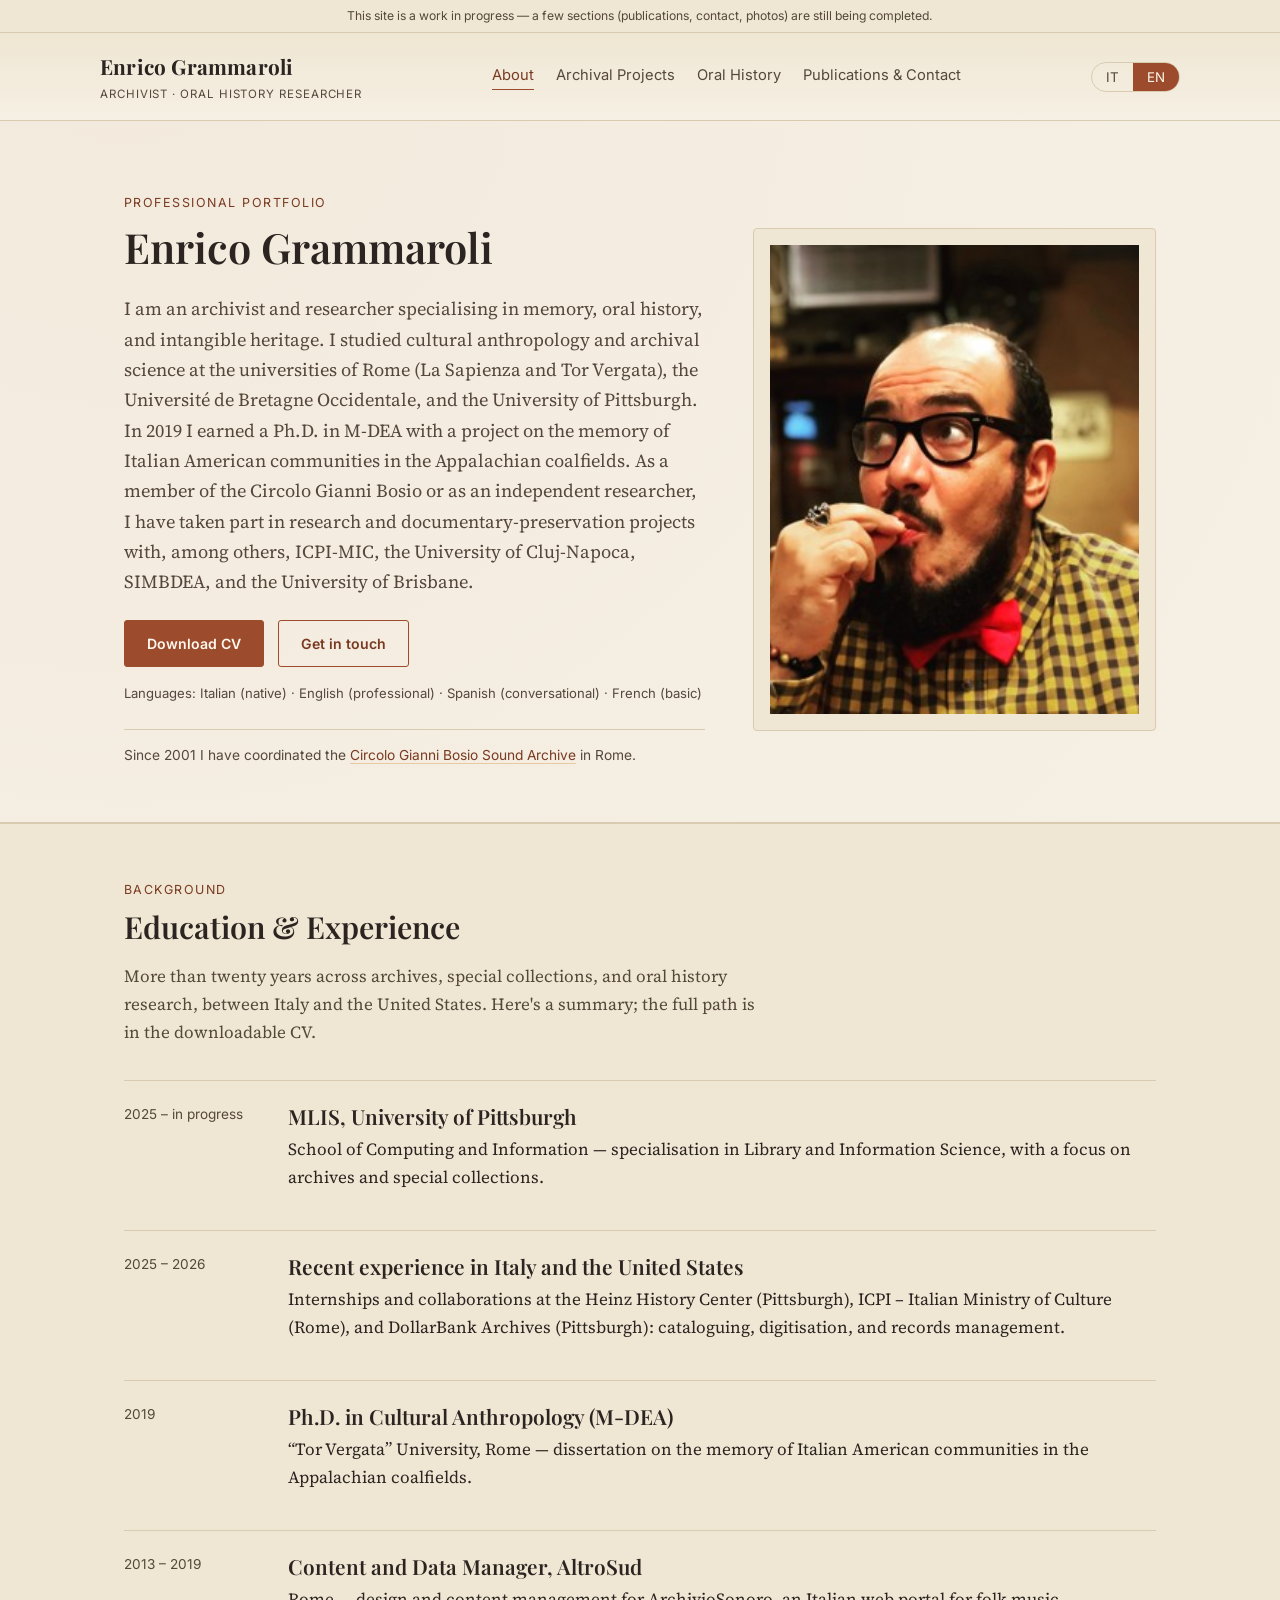
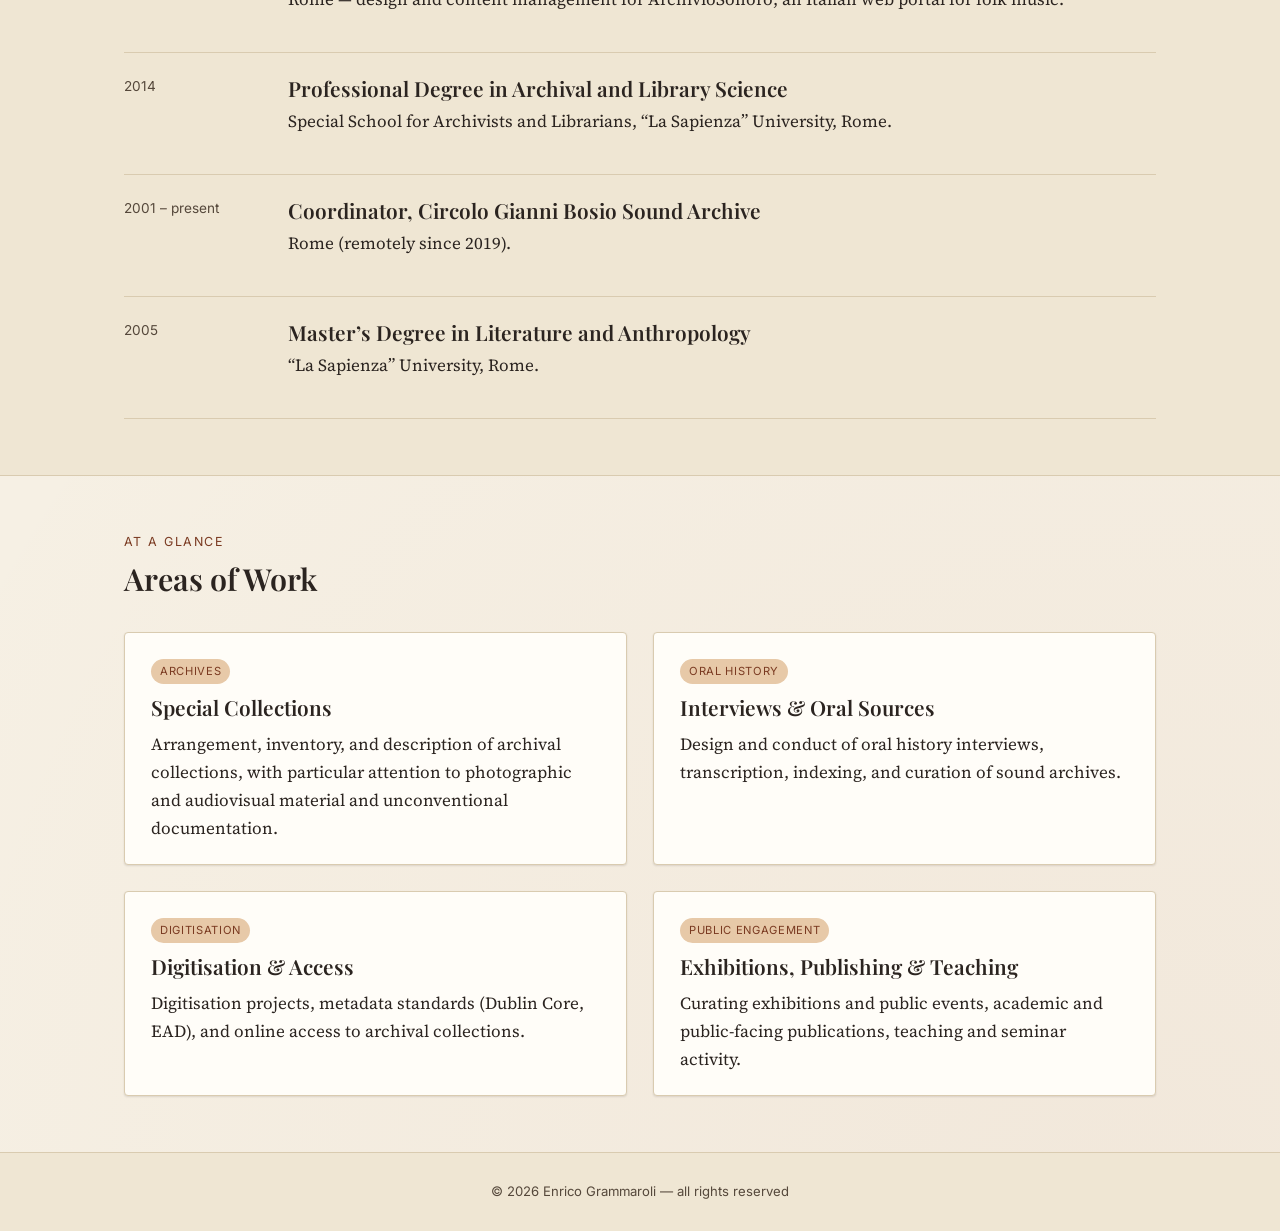
==== index.html @ 0afbafc9 "First versione of the site" ====
<!DOCTYPE html>
<html lang="en">
<head>
<meta charset="UTF-8">
<meta name="viewport" content="width=device-width, initial-scale=1.0">
<title>Enrico Grammaroli — Archivist &amp; Oral History Researcher</title>
<meta name="description" content="Enrico Grammaroli, archivist specialising in special collections and oral history research.">
<link rel="preconnect" href="https://fonts.googleapis.com">
<link href="https://fonts.googleapis.com/css2?family=Playfair+Display:wght@600;700&family=Source+Serif+4:opsz,wght@8..60,400;8..60,600&family=Inter:wght@400;500;600&display=swap" rel="stylesheet">
<link rel="stylesheet" href="assets/css/style.css?v=2">
</head>
<body>

<div class="build-note" data-it="Questo sito &egrave; in fase di aggiornamento &mdash; alcune sezioni (pubblicazioni, contatti, foto) sono ancora in completamento." data-en="This site is a work in progress &mdash; a few sections (publications, contact, photos) are still being completed.">This site is a work in progress &mdash; a few sections (publications, contact, photos) are still being completed.</div>

<header class="site-header">
  <div class="wrap nav-row">
    <a href="index.html" class="brand">Enrico Grammaroli
      <small data-it="Archivista &middot; Ricercatore di storia orale" data-en="Archivist &middot; Oral History Researcher">Archivist &middot; Oral History Researcher</small>
    </a>
    <nav class="main-nav">
      <a href="index.html" class="active" data-it="Chi sono" data-en="About">About</a>
      <a href="progetti-archivistici.html" data-it="Progetti archivistici" data-en="Archival Projects">Archival Projects</a>
      <a href="storia-orale.html" data-it="Storia orale" data-en="Oral History">Oral History</a>
      <a href="pubblicazioni.html" data-it="Pubblicazioni &amp; contatti" data-en="Publications &amp; Contact">Publications &amp; Contact</a>
    </nav>
    <div class="lang-toggle">
      <button data-lang="it">IT</button>
      <button data-lang="en" class="active">EN</button>
    </div>
  </div>
</header>

<section class="hero">
  <div class="wrap hero-grid">
    <div>
      <span class="eyebrow" data-it="Portfolio professionale" data-en="Professional Portfolio">Professional Portfolio</span>
      <h1 data-it="Enrico Grammaroli" data-en="Enrico Grammaroli">Enrico Grammaroli</h1>
      <p class="lede" data-it="Sono un archivista e ricercatore su temi di memoria, storia orale e patrimonio immateriale. Ho studiato antropologia culturale e archivistica alle universit&agrave; di Roma (La Sapienza e Tor Vergata), all&rsquo;Universit&agrave; della Bretagna Occidentale e all&rsquo;Universit&agrave; di Pittsburgh. Nel 2019 ho conseguito un dottorato di ricerca in ambito M-DEA con un progetto sulla memoria delle comunit&agrave; italoamericane nel bacino carbonifero appalachiano. Come membro del Circolo Gianni Bosio o come ricercatore indipendente, ho partecipato a progetti di ricerca e salvaguardia documentale con, tra gli altri, ICPI-MIC, l&rsquo;Universit&agrave; di Cluj-Napoca, SIMBDEA e l&rsquo;Universit&agrave; di Brisbane."
         data-en="I am an archivist and researcher specialising in memory, oral history, and intangible heritage. I studied cultural anthropology and archival science at the universities of Rome (La Sapienza and Tor Vergata), the Universit&eacute; de Bretagne Occidentale, and the University of Pittsburgh. In 2019 I earned a Ph.D. in M-DEA with a project on the memory of Italian American communities in the Appalachian coalfields. As a member of the Circolo Gianni Bosio or as an independent researcher, I have taken part in research and documentary-preservation projects with, among others, ICPI-MIC, the University of Cluj-Napoca, SIMBDEA, and the University of Brisbane.">I am an archivist and researcher specialising in memory, oral history, and intangible heritage. I studied cultural anthropology and archival science at the universities of Rome (La Sapienza and Tor Vergata), the Universit&eacute; de Bretagne Occidentale, and the University of Pittsburgh. In 2019 I earned a Ph.D. in M-DEA with a project on the memory of Italian American communities in the Appalachian coalfields. As a member of the Circolo Gianni Bosio or as an independent researcher, I have taken part in research and documentary-preservation projects with, among others, ICPI-MIC, the University of Cluj-Napoca, SIMBDEA, and the University of Brisbane.</p>
      <div class="hero-cta">
        <a href="pubblicazioni.html#cv" class="btn primary" data-it="Scarica il CV" data-en="Download CV">Download CV</a>
        <a href="pubblicazioni.html#contatti" class="btn" data-it="Contattami" data-en="Get in touch">Get in touch</a>
      </div>
      <p style="margin-top:16px; font-family: var(--font-sans); font-size: 0.82rem; color: var(--ink-soft);"
         data-it="Lingue: italiano (madrelingua) &middot; inglese (professionale) &middot; spagnolo (conversazionale) &middot; francese (base)"
         data-en="Languages: Italian (native) &middot; English (professional) &middot; Spanish (conversational) &middot; French (basic)">Languages: Italian (native) &middot; English (professional) &middot; Spanish (conversational) &middot; French (basic)</p>

      <p class="affiliation" data-it="Dal 2001 coordino l&rsquo;<a href=&quot;https://www.circologiannibosio.it&quot; target=&quot;_blank&quot; rel=&quot;noopener&quot;>Archivio Sonoro del Circolo Gianni Bosio</a>, a Roma."
         data-en="Since 2001 I have coordinated the <a href=&quot;https://www.circologiannibosio.it&quot; target=&quot;_blank&quot; rel=&quot;noopener&quot;>Circolo Gianni Bosio Sound Archive</a> in Rome.">Since 2001 I have coordinated the <a href="https://www.circologiannibosio.it" target="_blank" rel="noopener">Circolo Gianni Bosio Sound Archive</a> in Rome.</p>
    </div>

    <div class="hero-portrait"><img src="assets/img/profile/enrico-grammaroli.jpg" alt="Enrico Grammaroli"></div>
  </div>
</section>

<section class="alt">
  <div class="wrap">
    <div class="section-head">
      <span class="eyebrow" data-it="Percorso" data-en="Background">Background</span>
      <h2 data-it="Formazione ed esperienza" data-en="Education &amp; Experience">Education &amp; Experience</h2>
      <p data-it="Oltre vent&rsquo;anni tra archivi, fondi speciali e ricerca di storia orale, tra Italia e Stati Uniti. Qui una sintesi; il percorso completo &egrave; nel CV scaricabile."
         data-en="More than twenty years across archives, special collections, and oral history research, between Italy and the United States. Here's a summary; the full path is in the downloadable CV.">More than twenty years across archives, special collections, and oral history research, between Italy and the United States. Here's a summary; the full path is in the downloadable CV.</p>
    </div>

    <div class="list-block">
      <div class="list-item">
        <div class="when" data-it="2025 &ndash; in corso" data-en="2025 &ndash; in progress">2025 &ndash; in progress</div>
        <div>
          <h3 data-it="MLIS, University of Pittsburgh" data-en="MLIS, University of Pittsburgh">MLIS, University of Pittsburgh</h3>
          <p data-it="School of Computing and Information &mdash; specializzazione in Library and Information Science, con focus su archivi e special collections."
             data-en="School of Computing and Information &mdash; specialisation in Library and Information Science, with a focus on archives and special collections.">School of Computing and Information &mdash; specialisation in Library and Information Science, with a focus on archives and special collections.</p>
        </div>
      </div>
      <div class="list-item">
        <div class="when" data-it="2025 &ndash; 2026" data-en="2025 &ndash; 2026">2025 &ndash; 2026</div>
        <div>
          <h3 data-it="Esperienze recenti tra Italia e Stati Uniti" data-en="Recent experience in Italy and the United States">Recent experience in Italy and the United States</h3>
          <p data-it="Tirocini e collaborazioni presso il Heinz History Center (Pittsburgh), l&rsquo;ICPI &ndash; Ministero della Cultura (Roma) e DollarBank Archives (Pittsburgh): catalogazione, digitalizzazione e gestione documentale."
             data-en="Internships and collaborations at the Heinz History Center (Pittsburgh), ICPI &ndash; Italian Ministry of Culture (Rome), and DollarBank Archives (Pittsburgh): cataloguing, digitisation, and records management.">Internships and collaborations at the Heinz History Center (Pittsburgh), ICPI &ndash; Italian Ministry of Culture (Rome), and DollarBank Archives (Pittsburgh): cataloguing, digitisation, and records management.</p>
        </div>
      </div>
      <div class="list-item">
        <div class="when" data-it="2019" data-en="2019">2019</div>
        <div>
          <h3 data-it="Ph.D. in Antropologia Culturale (M-DEA)" data-en="Ph.D. in Cultural Anthropology (M-DEA)">Ph.D. in Cultural Anthropology (M-DEA)</h3>
          <p data-it="Universit&agrave; di Roma &ldquo;Tor Vergata&rdquo; &mdash; tesi sulla memoria delle comunit&agrave; italoamericane nel bacino carbonifero appalachiano."
             data-en="&ldquo;Tor Vergata&rdquo; University, Rome &mdash; dissertation on the memory of Italian American communities in the Appalachian coalfields.">&ldquo;Tor Vergata&rdquo; University, Rome &mdash; dissertation on the memory of Italian American communities in the Appalachian coalfields.</p>
        </div>
      </div>
      <div class="list-item">
        <div class="when" data-it="2013 &ndash; 2019" data-en="2013 &ndash; 2019">2013 &ndash; 2019</div>
        <div>
          <h3 data-it="Content and Data Manager, AltroSud" data-en="Content and Data Manager, AltroSud">Content and Data Manager, AltroSud</h3>
          <p data-it="Roma &mdash; progettazione e gestione dei contenuti di ArchivioSonoro, portale web italiano dedicato alla musica popolare."
             data-en="Rome &mdash; design and content management for ArchivioSonoro, an Italian web portal for folk music.">Rome &mdash; design and content management for ArchivioSonoro, an Italian web portal for folk music.</p>
        </div>
      </div>
      <div class="list-item">
        <div class="when" data-it="2014" data-en="2014">2014</div>
        <div>
          <h3 data-it="Diploma di specializzazione in Archivistica e Biblioteconomia" data-en="Professional Degree in Archival and Library Science">Professional Degree in Archival and Library Science</h3>
          <p data-it="Scuola Speciale per Archivisti e Bibliotecari, Universit&agrave; &ldquo;La Sapienza&rdquo;, Roma."
             data-en="Special School for Archivists and Librarians, &ldquo;La Sapienza&rdquo; University, Rome.">Special School for Archivists and Librarians, &ldquo;La Sapienza&rdquo; University, Rome.</p>
        </div>
      </div>
      <div class="list-item">
        <div class="when" data-it="2001 &ndash; oggi" data-en="2001 &ndash; present">2001 &ndash; present</div>
        <div>
          <h3 data-it="Coordinatore, Archivio Sonoro del Circolo Gianni Bosio" data-en="Coordinator, Circolo Gianni Bosio Sound Archive">Coordinator, Circolo Gianni Bosio Sound Archive</h3>
          <p data-it="Roma (in remoto dal 2019)."
             data-en="Rome (remotely since 2019).">Rome (remotely since 2019).</p>
        </div>
      </div>
      <div class="list-item">
        <div class="when" data-it="2005" data-en="2005">2005</div>
        <div>
          <h3 data-it="Laurea specialistica in Lettere e Antropologia" data-en="Master&rsquo;s Degree in Literature and Anthropology">Master&rsquo;s Degree in Literature and Anthropology</h3>
          <p data-it="Universit&agrave; &ldquo;La Sapienza&rdquo;, Roma."
             data-en="&ldquo;La Sapienza&rdquo; University, Rome.">&ldquo;La Sapienza&rdquo; University, Rome.</p>
        </div>
      </div>
    </div>
  </div>
</section>

<section>
  <div class="wrap">
    <div class="section-head">
      <span class="eyebrow" data-it="In breve" data-en="At a glance">At a glance</span>
      <h2 data-it="Aree di lavoro" data-en="Areas of Work">Areas of Work</h2>
    </div>
    <div class="grid">
      <div class="card">
        <div class="tag-row"><span class="tag" data-it="Archivi" data-en="Archives">Archives</span></div>
        <h3 data-it="Special collections e fondi speciali" data-en="Special Collections">Special Collections</h3>
        <p data-it="Riordino, inventariazione e descrizione di fondi archivistici, con attenzione a materiali fotografici, audiovisivi e documentazione non convenzionale."
           data-en="Arrangement, inventory, and description of archival collections, with particular attention to photographic and audiovisual material and unconventional documentation.">Arrangement, inventory, and description of archival collections, with particular attention to photographic and audiovisual material and unconventional documentation.</p>
      </div>
      <div class="card">
        <div class="tag-row"><span class="tag" data-it="Storia orale" data-en="Oral History">Oral History</span></div>
        <h3 data-it="Interviste e fonti orali" data-en="Interviews &amp; Oral Sources">Interviews &amp; Oral Sources</h3>
        <p data-it="Progettazione e conduzione di interviste di storia orale, trascrizione, indicizzazione e cura di archivi sonori."
           data-en="Design and conduct of oral history interviews, transcription, indexing, and curation of sound archives.">Design and conduct of oral history interviews, transcription, indexing, and curation of sound archives.</p>
      </div>
      <div class="card">
        <div class="tag-row"><span class="tag" data-it="Digitalizzazione" data-en="Digitisation">Digitisation</span></div>
        <h3 data-it="Digitalizzazione e accesso" data-en="Digitisation &amp; Access">Digitisation &amp; Access</h3>
        <p data-it="Progetti di digitalizzazione, metadatazione (Dublin Core, EAD) e messa a disposizione online di collezioni archivistiche."
           data-en="Digitisation projects, metadata standards (Dublin Core, EAD), and online access to archival collections.">Digitisation projects, metadata standards (Dublin Core, EAD), and online access to archival collections.</p>
      </div>
      <div class="card">
        <div class="tag-row"><span class="tag" data-it="Divulgazione" data-en="Public Engagement">Public Engagement</span></div>
        <h3 data-it="Mostre, editoria e formazione" data-en="Exhibitions, Publishing &amp; Teaching">Exhibitions, Publishing &amp; Teaching</h3>
        <p data-it="Cura di mostre ed eventi pubblici, pubblicazioni scientifiche e divulgative, attivit&agrave; didattica e seminariale."
           data-en="Curating exhibitions and public events, academic and public-facing publications, teaching and seminar activity.">Curating exhibitions and public events, academic and public-facing publications, teaching and seminar activity.</p>
      </div>
    </div>
  </div>
</section>

<footer class="site-footer">
  <div class="wrap">
    <p style="margin:0;">&copy; <span id="year">2026</span> Enrico Grammaroli &mdash; <span data-it="tutti i diritti riservati" data-en="all rights reserved">all rights reserved</span></p>
  </div>
</footer>

<script src="assets/js/lang.js"></script>
</body>
</html>
---- assets/css/style.css ----
/* =========================================================
   enricogrammaroli.com — warm archival / editorial theme
   ========================================================= */

:root {
  --paper:      #f6f0e4;
  --paper-alt:  #efe6d3;
  --ink:        #2b2420;
  --ink-soft:   #55483b;
  --rule:       #d9cbb0;
  --accent:     #9c4b2c;   /* terracotta / sealing-wax red */
  --accent-dk:  #7a3a21;
  --accent-soft:#e7c9a8;
  --card:       #fffdf8;
  --shadow:     rgba(43, 36, 32, 0.12);
  --maxw:       1080px;

  --font-display: "Playfair Display", "Iowan Old Style", Georgia, "Times New Roman", serif;
  --font-body:    "Source Serif 4", Georgia, "Times New Roman", serif;
  --font-sans:    "Inter", "Helvetica Neue", Arial, sans-serif;
}

* { box-sizing: border-box; }
html, body { margin: 0; padding: 0; }

body {
  background: var(--paper);
  background-image:
    radial-gradient(circle at 10% 0%, rgba(156,75,44,0.04), transparent 45%),
    radial-gradient(circle at 90% 100%, rgba(156,75,44,0.05), transparent 45%);
  color: var(--ink);
  font-family: var(--font-body);
  font-size: 17px;
  line-height: 1.65;
  -webkit-font-smoothing: antialiased;
}

img { max-width: 100%; display: block; }

a { color: var(--accent-dk); text-decoration: none; border-bottom: 1px solid var(--accent-soft); }
a:hover { color: var(--accent); border-bottom-color: var(--accent); }

h1, h2, h3, h4 {
  font-family: var(--font-display);
  font-weight: 600;
  color: var(--ink);
  line-height: 1.25;
  margin: 0 0 0.5em;
}

h1 { font-size: 2.6rem; }
h2 { font-size: 1.9rem; }
h3 { font-size: 1.3rem; }

p { margin: 0 0 1em; }

.eyebrow {
  font-family: var(--font-sans);
  text-transform: uppercase;
  letter-spacing: 0.12em;
  font-size: 0.78rem;
  color: var(--accent-dk);
  margin-bottom: 0.6em;
  display: block;
}

.wrap {
  max-width: var(--maxw);
  margin: 0 auto;
  padding: 0 24px;
}

/* ---------- Header / Nav ---------- */

header.site-header {
  border-bottom: 1px solid var(--rule);
  background: linear-gradient(to bottom, var(--paper-alt), var(--paper));
  position: sticky;
  top: 0;
  z-index: 20;
  backdrop-filter: blur(2px);
}

.nav-row {
  display: flex;
  align-items: center;
  justify-content: space-between;
  padding: 16px 0;
  gap: 16px;
  flex-wrap: wrap;
}

.brand {
  font-family: var(--font-display);
  font-size: 1.3rem;
  font-weight: 700;
  color: var(--ink);
  border-bottom: none;
  letter-spacing: 0.01em;
}
.brand small {
  display: block;
  font-family: var(--font-sans);
  font-weight: 400;
  font-size: 0.72rem;
  letter-spacing: 0.08em;
  text-transform: uppercase;
  color: var(--ink-soft);
  margin-top: 2px;
}

nav.main-nav {
  display: flex;
  align-items: center;
  gap: 22px;
  font-family: var(--font-sans);
  font-size: 0.92rem;
}
nav.main-nav a {
  color: var(--ink-soft);
  border-bottom: 1px solid transparent;
  padding-bottom: 2px;
}
nav.main-nav a:hover,
nav.main-nav a.active {
  color: var(--accent-dk);
  border-bottom-color: var(--accent);
}

.lang-toggle {
  display: flex;
  border: 1px solid var(--rule);
  border-radius: 999px;
  overflow: hidden;
  font-family: var(--font-sans);
  font-size: 0.78rem;
}
.lang-toggle button {
  border: none;
  background: transparent;
  padding: 6px 14px;
  cursor: pointer;
  color: var(--ink-soft);
  font-family: inherit;
}
.lang-toggle button.active {
  background: var(--accent);
  color: #fff8ef;
}

/* ---------- Hero ---------- */

.hero {
  padding: 72px 0 56px;
  border-bottom: 1px solid var(--rule);
}
.hero-grid {
  display: grid;
  grid-template-columns: 1.3fr 0.9fr;
  gap: 48px;
  align-items: center;
}
.hero-portrait {
  aspect-ratio: 4 / 5;
  background: var(--paper-alt);
  border: 1px solid var(--rule);
  border-radius: 4px;
  display: flex;
  align-items: center;
  justify-content: center;
  font-family: var(--font-sans);
  font-size: 0.85rem;
  color: var(--ink-soft);
  text-align: center;
  padding: 16px;
  overflow: hidden;
}
.hero-portrait img {
  width: 100%;
  height: 100%;
  object-fit: cover;
  object-position: center 20%;
  display: block;
}
.hero p.lede {
  font-size: 1.15rem;
  color: var(--ink-soft);
}
.hero-cta { display: flex; gap: 14px; margin-top: 22px; flex-wrap: wrap; }

.btn {
  font-family: var(--font-sans);
  font-size: 0.88rem;
  font-weight: 600;
  padding: 11px 22px;
  border-radius: 3px;
  border: 1px solid var(--accent);
  color: var(--accent-dk);
  border-bottom-width: 1px;
  display: inline-block;
}
.btn.primary { background: var(--accent); color: #fff8ef; border-bottom-color: var(--accent); }
.btn.primary:hover { background: var(--accent-dk); border-color: var(--accent-dk); color: #fff8ef; }
.btn:hover { color: var(--accent); }

/* ---------- Affiliation note (attenuated) ---------- */

.affiliation {
  margin: 24px 0 0;
  padding-top: 14px;
  border-top: 1px solid var(--rule);
  color: var(--ink-soft);
  font-family: var(--font-sans);
  font-size: 0.86rem;
}

/* ---------- Publications list ---------- */

.pub-subhead {
  font-family: var(--font-sans);
  font-size: 0.75rem;
  text-transform: uppercase;
  letter-spacing: 0.08em;
  color: var(--accent-dk);
  margin: 40px 0 6px;
  padding-top: 28px;
  border-top: 1px solid var(--rule);
}
.pub-subhead:first-child { margin-top: 0; padding-top: 0; border-top: none; }

.pub-item { padding: 14px 0; border-bottom: 1px solid var(--rule); }
.pub-item:last-child { border-bottom: none; }
.pub-item .pub-title { font-weight: 600; }
.pub-item .pub-meta { font-family: var(--font-sans); font-size: 0.85rem; color: var(--ink-soft); margin-top: 2px; }

.talk-row {
  display: grid;
  grid-template-columns: 60px 1fr;
  gap: 16px;
  padding: 10px 0;
  border-bottom: 1px solid var(--rule);
  font-size: 0.92rem;
}
.talk-row:last-child { border-bottom: none; }
.talk-row .talk-year { font-family: var(--font-sans); font-size: 0.82rem; color: var(--ink-soft); }
.talk-row .talk-venue { color: var(--ink-soft); }

/* ---------- Sections ---------- */

section { padding: 56px 0; }
section.alt { background: var(--paper-alt); border-top: 1px solid var(--rule); border-bottom: 1px solid var(--rule); }

.section-head { max-width: 640px; margin-bottom: 34px; }
.section-head p { color: var(--ink-soft); }

/* ---------- Cards / grids ---------- */

.grid {
  display: grid;
  grid-template-columns: repeat(2, 1fr);
  gap: 26px;
}

.card {
  background: var(--card);
  border: 1px solid var(--rule);
  border-radius: 4px;
  padding: 26px 26px 22px;
  box-shadow: 0 1px 2px var(--shadow);
}
.card .tag-row { margin-bottom: 10px; display: flex; gap: 8px; flex-wrap: wrap; }
.tag {
  font-family: var(--font-sans);
  font-size: 0.7rem;
  text-transform: uppercase;
  letter-spacing: 0.06em;
  color: var(--accent-dk);
  background: var(--accent-soft);
  padding: 3px 9px;
  border-radius: 999px;
}
.card .meta {
  font-family: var(--font-sans);
  font-size: 0.82rem;
  color: var(--ink-soft);
  margin-bottom: 10px;
}
.card p:last-child { margin-bottom: 0; }
.card .placeholder-flag {
  margin-top: 12px;
  font-family: var(--font-sans);
  font-size: 0.72rem;
  color: var(--accent-dk);
  opacity: 0.8;
}

.list-block {
  border-top: 1px solid var(--rule);
}
.list-item {
  padding: 22px 0;
  border-bottom: 1px solid var(--rule);
  display: grid;
  grid-template-columns: 140px 1fr;
  gap: 24px;
}
.list-item .when {
  font-family: var(--font-sans);
  font-size: 0.85rem;
  color: var(--ink-soft);
}
.list-item h3 { margin-bottom: 6px; }

/* ---------- Quote / pull ---------- */

.pull {
  font-family: var(--font-display);
  font-size: 1.4rem;
  font-style: italic;
  color: var(--ink);
  border-left: 3px solid var(--accent);
  padding-left: 22px;
  margin: 26px 0;
}
.pull cite {
  display: block;
  font-family: var(--font-sans);
  font-style: normal;
  font-size: 0.8rem;
  color: var(--ink-soft);
  margin-top: 8px;
}

/* ---------- Contact / footer ---------- */

.contact-grid {
  display: grid;
  grid-template-columns: 1fr 1fr;
  gap: 40px;
}
.contact-list { list-style: none; margin: 0; padding: 0; font-family: var(--font-sans); }
.contact-list li { padding: 10px 0; border-bottom: 1px solid var(--rule); display: flex; justify-content: space-between; gap: 12px; }
.contact-list span.label { color: var(--ink-soft); }

footer.site-footer {
  border-top: 1px solid var(--rule);
  background: var(--paper-alt);
  padding: 28px 0;
  font-family: var(--font-sans);
  font-size: 0.82rem;
  color: var(--ink-soft);
  text-align: center;
}

/* ---------- Detail pages (project / entry deep-dive) ---------- */

.back-link {
  display: inline-block;
  font-family: var(--font-sans);
  font-size: 0.82rem;
  color: var(--ink-soft);
  margin-bottom: 18px;
  border-bottom: none;
}
.back-link:hover { color: var(--accent-dk); }

.fact-strip {
  display: flex;
  flex-wrap: wrap;
  gap: 10px 28px;
  padding: 16px 0;
  margin: 22px 0 0;
  border-top: 1px solid var(--rule);
  border-bottom: 1px solid var(--rule);
  font-family: var(--font-sans);
  font-size: 0.85rem;
}
.fact-strip .fact-label {
  display: block;
  text-transform: uppercase;
  letter-spacing: 0.08em;
  font-size: 0.68rem;
  color: var(--accent-dk);
  margin-bottom: 2px;
}
.fact-strip .fact-value { color: var(--ink); }

.detail-body h2 { margin-top: 0; }
.detail-body .sub-block { margin-bottom: 30px; }
.detail-body .sub-block:last-child { margin-bottom: 0; }

.img-placeholder-grid {
  display: grid;
  grid-template-columns: repeat(3, 1fr);
  gap: 18px;
  margin: 12px 0 8px;
}
.img-placeholder {
  aspect-ratio: 4 / 3;
  background: var(--paper-alt);
  border: 1px dashed var(--rule);
  border-radius: 4px;
  display: flex;
  align-items: center;
  justify-content: center;
  font-family: var(--font-sans);
  font-size: 0.76rem;
  color: var(--ink-soft);
  text-align: center;
  padding: 14px;
}

.img-figure {
  margin: 0;
}
.img-figure img {
  width: 100%;
  height: 260px;
  object-fit: contain;
  background: var(--paper-alt);
  border: 1px solid var(--rule);
  border-radius: 4px;
  display: block;
}
.img-figure figcaption {
  margin-top: 8px;
  font-family: var(--font-sans);
  font-size: 0.78rem;
  font-style: italic;
  color: var(--ink-soft);
}

.detail-cta { display: flex; gap: 14px; flex-wrap: wrap; margin-top: 8px; }

.method-body {
  overflow: hidden; /* clearfix: lets this box contain the floated figure */
}
.method-figure {
  float: right;
  width: 40%;
  margin: 4px 0 16px 28px;
  border: 1px solid var(--rule);
  border-radius: 4px;
  overflow: hidden;
  background: var(--paper-alt);
}
.method-figure img {
  width: 100%;
  display: block;
}
.method-figure figcaption {
  padding: 8px 14px;
  font-family: var(--font-sans);
  font-size: 0.74rem;
  font-style: italic;
  color: var(--ink-soft);
  text-align: center;
  border-top: 1px solid var(--rule);
}

/* ---------- placeholder note banner ---------- */
.build-note {
  background: var(--paper-alt);
  border-bottom: 1px solid var(--rule);
  font-family: var(--font-sans);
  font-size: 0.76rem;
  color: var(--ink-soft);
  text-align: center;
  padding: 6px 16px;
}

/* ---------- Responsive ---------- */

@media (max-width: 800px) {
  .hero-grid { grid-template-columns: 1fr; }
  .hero-portrait { order: -1; max-width: 260px; }
  .grid { grid-template-columns: 1fr; }
  .contact-grid { grid-template-columns: 1fr; }
  .list-item { grid-template-columns: 1fr; gap: 6px; }
  .talk-row { grid-template-columns: 1fr; gap: 2px; }
  .img-placeholder-grid { grid-template-columns: 1fr 1fr; }
  .img-figure img { height: 200px; }
  .method-figure { float: none; width: 100%; margin: 16px 0; }
  h1 { font-size: 2.1rem; }
}
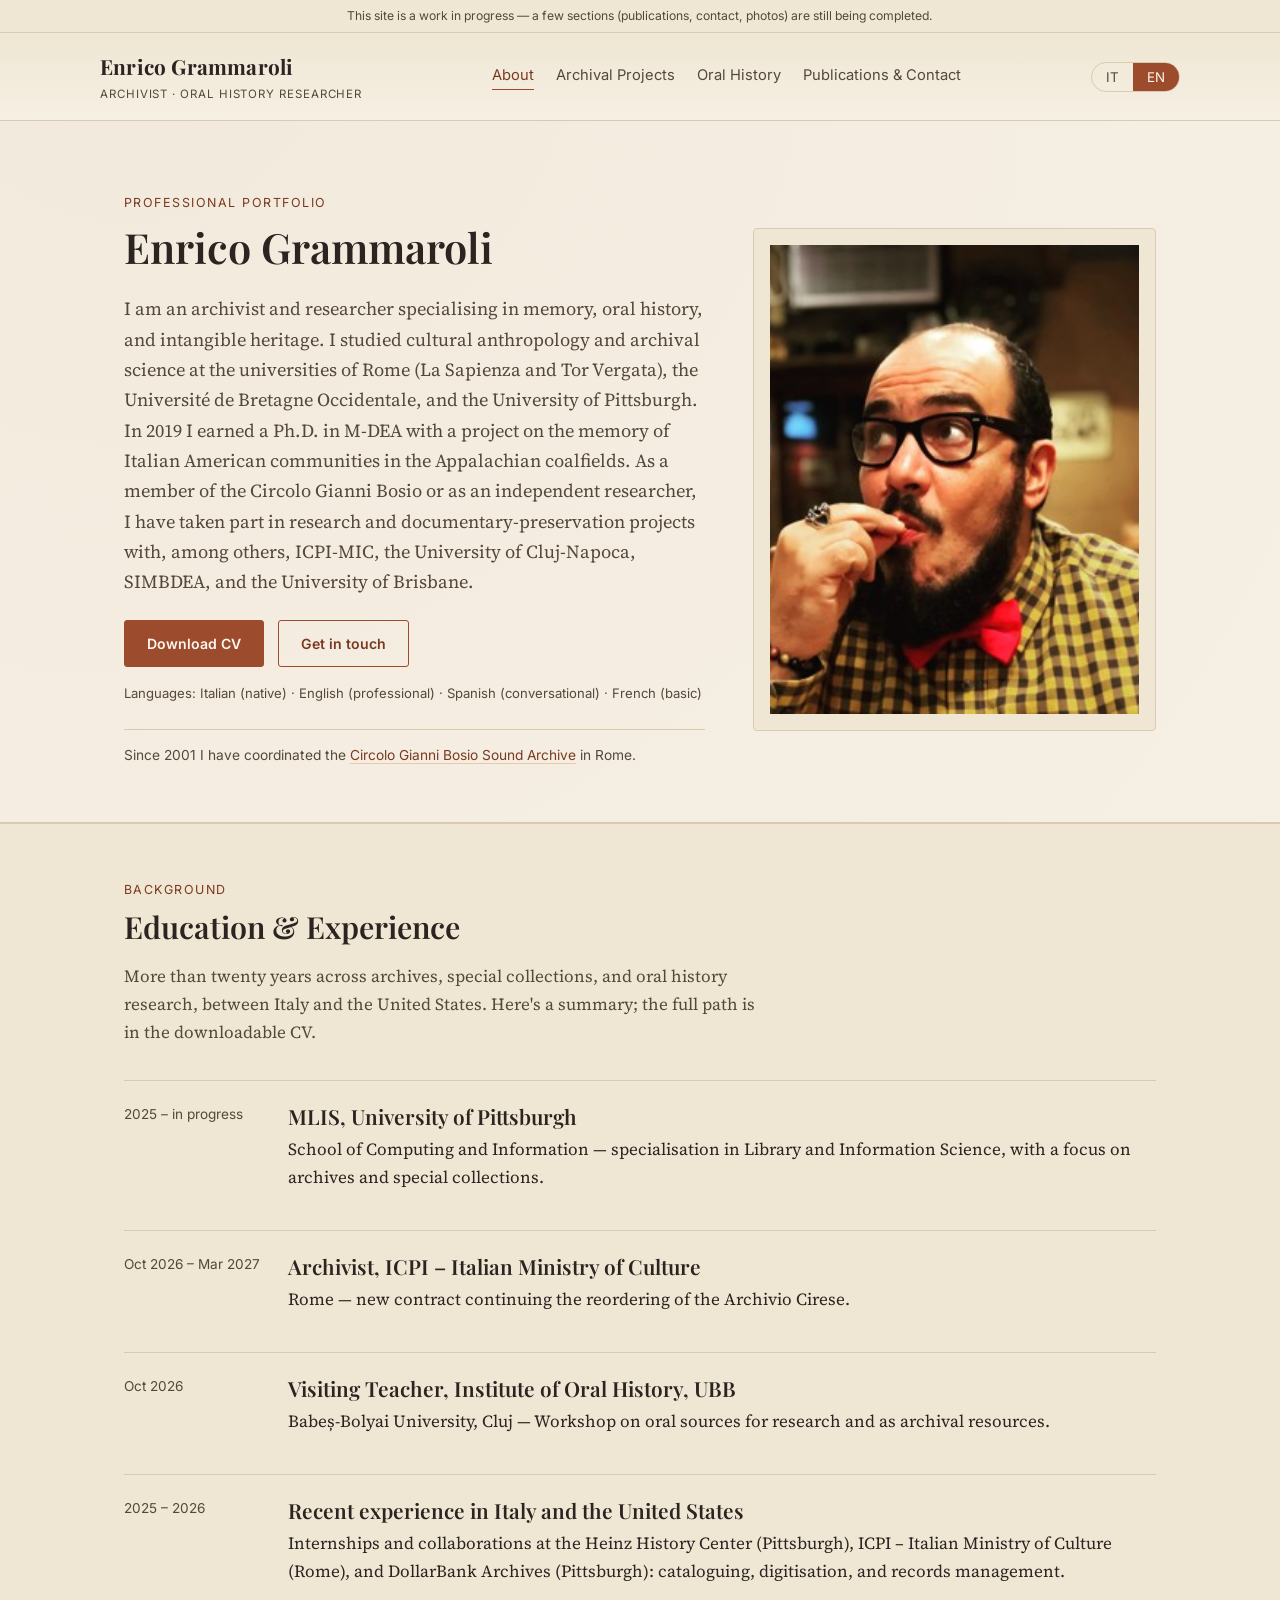
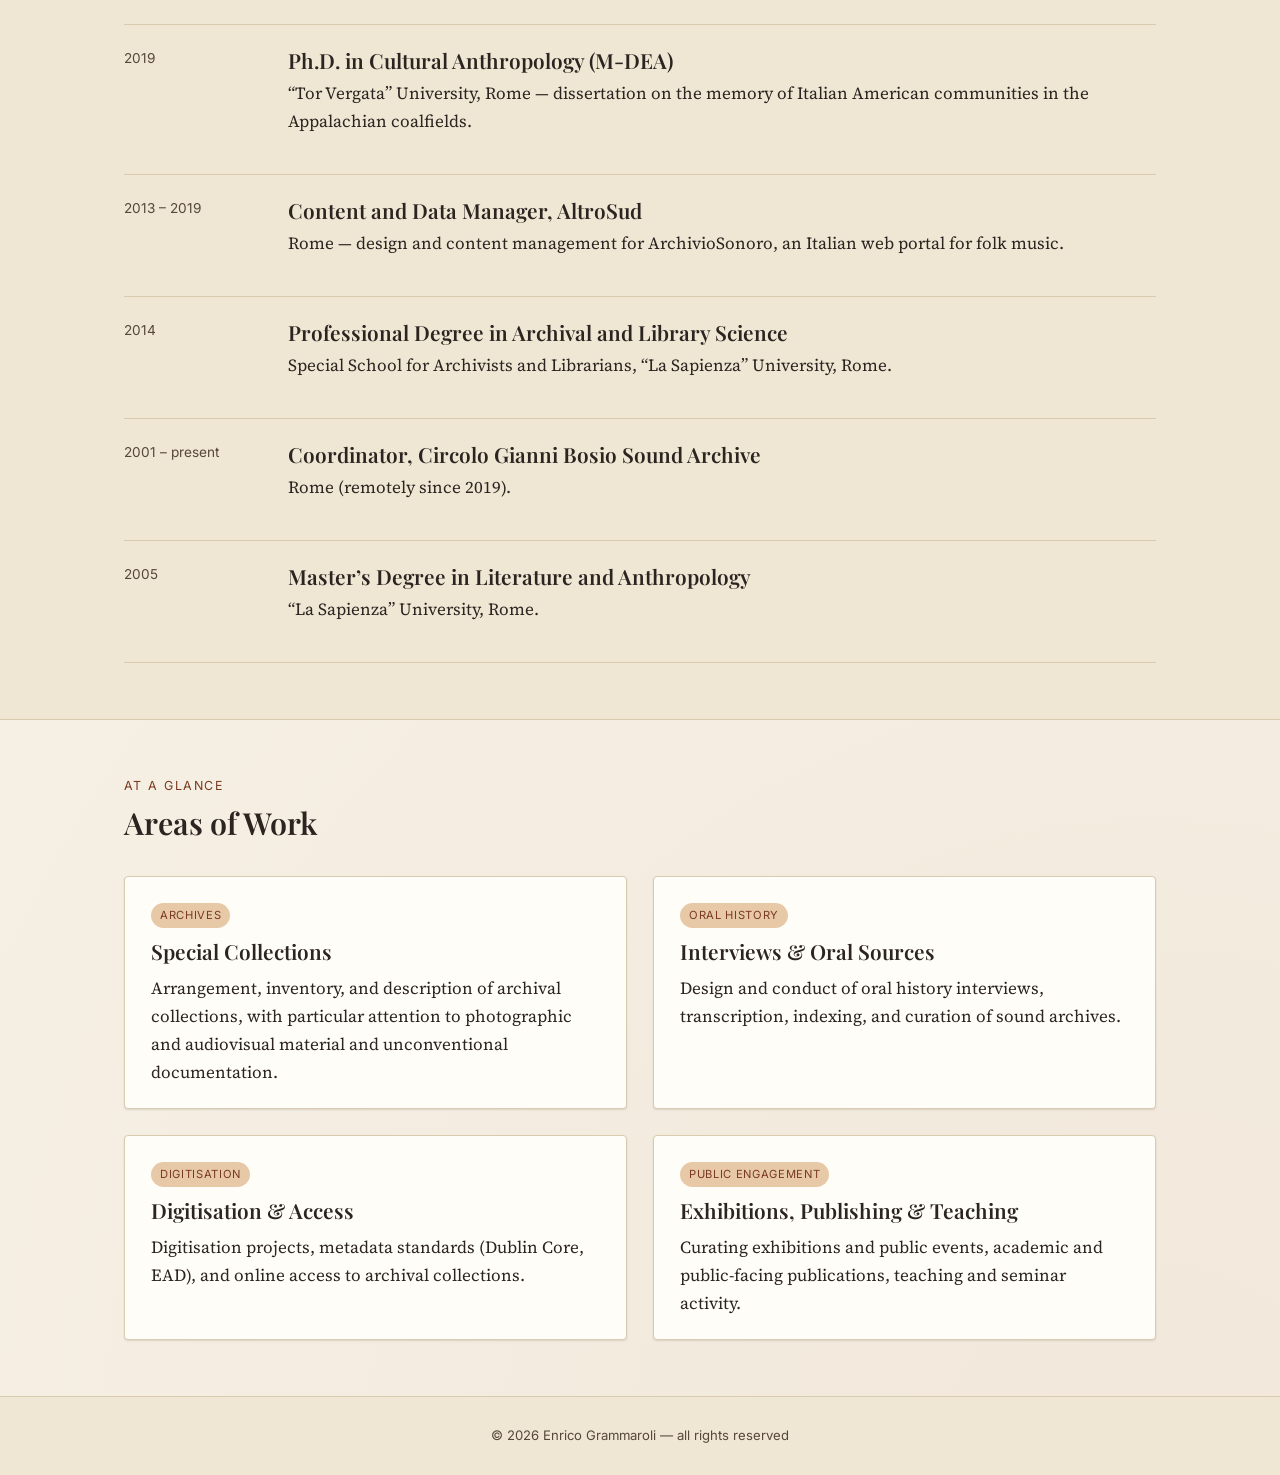
==== commit 4a09e694: "Nuove esperienze, portale Omeka e intervento ReStory" ====
--- a/index.html
+++ b/index.html
@@ -70,6 +70,22 @@
           <h3 data-it="MLIS, University of Pittsburgh" data-en="MLIS, University of Pittsburgh">MLIS, University of Pittsburgh</h3>
           <p data-it="School of Computing and Information &mdash; specializzazione in Library and Information Science, con focus su archivi e special collections."
              data-en="School of Computing and Information &mdash; specialisation in Library and Information Science, with a focus on archives and special collections.">School of Computing and Information &mdash; specialisation in Library and Information Science, with a focus on archives and special collections.</p>
+        </div>
+      </div>
+      <div class="list-item">
+        <div class="when" data-it="ott 2026 &ndash; mar 2027" data-en="Oct 2026 &ndash; Mar 2027">Oct 2026 &ndash; Mar 2027</div>
+        <div>
+          <h3 data-it="Archivista, ICPI &ndash; Ministero della Cultura" data-en="Archivist, ICPI &ndash; Italian Ministry of Culture">Archivist, ICPI &ndash; Italian Ministry of Culture</h3>
+          <p data-it="Roma &mdash; nuovo incarico per la prosecuzione del lavoro di riordino dell&rsquo;Archivio Cirese."
+             data-en="Rome &mdash; new contract continuing the reordering of the Archivio Cirese.">Rome &mdash; new contract continuing the reordering of the Archivio Cirese.</p>
+        </div>
+      </div>
+      <div class="list-item">
+        <div class="when" data-it="ott 2026" data-en="Oct 2026">Oct 2026</div>
+        <div>
+          <h3 data-it="Visiting Teacher, Institute of Oral History, UBB" data-en="Visiting Teacher, Institute of Oral History, UBB">Visiting Teacher, Institute of Oral History, UBB</h3>
+          <p data-it="Universitatea Babe&#537;-Bolyai, Cluj &mdash; Workshop sulle fonti orali per la ricerca e come risorse archivistiche."
+             data-en="Babe&#537;-Bolyai University, Cluj &mdash; Workshop on oral sources for research and as archival resources.">Babe&#537;-Bolyai University, Cluj &mdash; Workshop on oral sources for research and as archival resources.</p>
         </div>
       </div>
       <div class="list-item">
